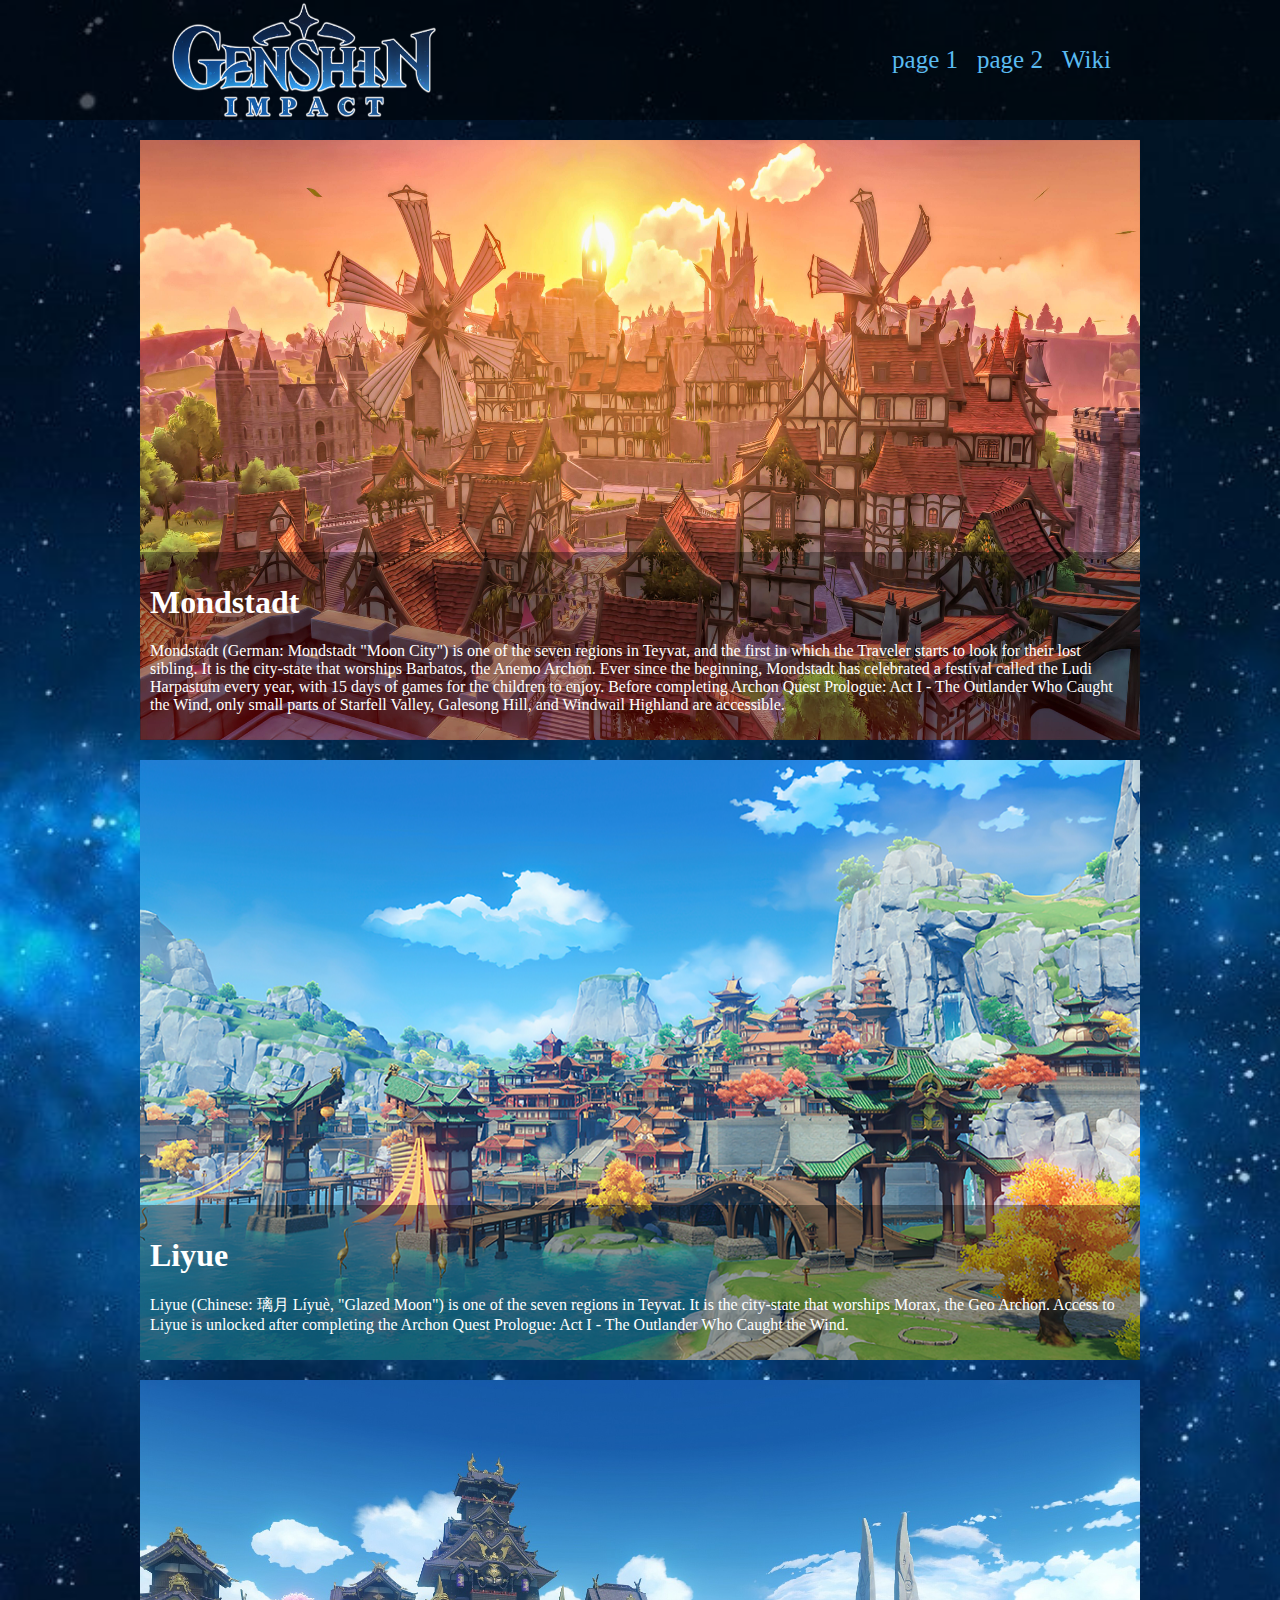
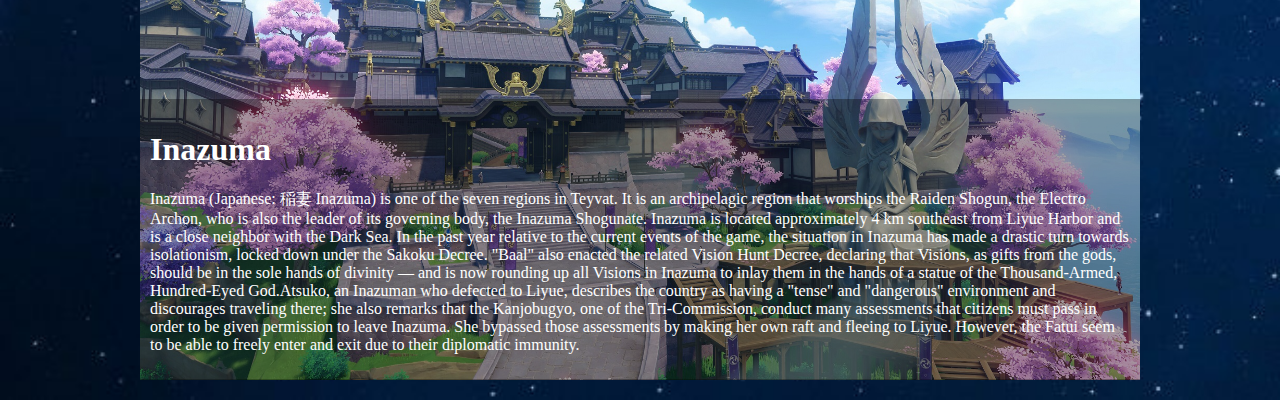
==== index.html @ d8e14ec8 "finish the first page with css" ====
<!DOCTYPE html>
<html lang="en">

<head>
    <meta charset="UTF-8">
    <meta http-equiv="X-UA-Compatible" content="IE=edge">
    <meta name="viewport" content="width=device-width, initial-scale=1.0">
    <title>Home Page</title>
    <link rel="stylesheet" href="./CSS/style.css">
</head>

<body>

    <header>

        <img id="logo" src="./Media/gi-logo2.png" alt="logo">
        <nav>
            <a href="./HTML/page1.html">page 1</a>
            <a href="./HTML/page2.html">page 2</a>
            <a href="https://genshin-impact.fandom.com/wiki/Genshin_Impact_Wiki">Wiki</a>
        </nav>

    </header>

    <main>

        <div class="container">
            <img src="./Media/mondstat.jpg" alt="Mondstadt">
            <div class="content">
                <h1>Mondstadt</h1>
                <p>Mondstadt (German: Mondstadt "Moon City") is one of the seven regions in Teyvat, and the first in
                    which the Traveler starts to look for their lost sibling. It is the city-state that worships
                    Barbatos, the Anemo Archon. Ever since the beginning, Mondstadt has celebrated a festival called the
                    Ludi Harpastum every year, with 15 days of games for the children to enjoy. Before completing Archon
                    Quest Prologue: Act I - The Outlander Who Caught the Wind, only small parts of Starfell Valley,
                    Galesong Hill, and Windwail Highland are accessible.</p>
            </div>
        </div>

        <div class="container">
            <img src="./Media/liyue.jpg" alt="Liyue">
            <div class="content">
                <h1>Liyue</h1>
                <p>Liyue (Chinese: 璃月 Líyuè, "Glazed Moon") is one of the seven regions in Teyvat. It is the city-state
                    that worships Morax, the Geo Archon. Access to Liyue is unlocked after completing the Archon Quest
                    Prologue: Act I - The Outlander Who Caught the Wind.</p>
            </div>
        </div>

        <div class="container">
            <img src="./Media/inazuma.jpg" alt="Inazuma">
            <div class="content">
                <h1>Inazuma</h1>
                <p>Inazuma (Japanese: 稲妻 Inazuma) is one of the seven regions in Teyvat. It is an archipelagic region
                    that worships the Raiden Shogun, the Electro Archon, who is also the leader of its governing body,
                    the Inazuma Shogunate. Inazuma is located approximately 4 km southeast from Liyue Harbor and is a
                    close neighbor with the Dark Sea. In the past year relative to the current events of the game, the
                    situation in Inazuma has made a drastic turn towards isolationism, locked down under the Sakoku
                    Decree. "Baal" also enacted the related Vision Hunt Decree, declaring that Visions, as gifts from
                    the gods, should be in the sole hands of divinity — and is now rounding up all Visions in Inazuma to
                    inlay them in the hands of a statue of the Thousand-Armed, Hundred-Eyed God.Atsuko, an Inazuman who
                    defected to Liyue, describes the country as having a "tense" and "dangerous" environment and
                    discourages traveling there; she also remarks that the Kanjobugyo, one of the Tri-Commission,
                    conduct many assessments that citizens must pass in order to be given permission to leave Inazuma.
                    She bypassed those assessments by making her own raft and fleeing to Liyue. However, the Fatui seem
                    to be able to freely enter and exit due to their diplomatic immunity.
                </p>
            </div>
        </div>

    </main>

    <footer>

    </footer>

</body>

</html>
---- CSS/style.css ----
/* --------------- body --------------- */
body {
    height: 100%;
    width: 100%;
    margin: 0%;
    font-family: serif;
    background-image: url("../Media/starts.jpg");
    background-size: cover;
    background-repeat: no-repeat;
}

/* --------------- header --------------- */
header {
    display: flex;
    align-items: center;
    justify-content: space-around;
    margin-bottom: 20px;
    background-color: rgba(0, 0, 0, 0.5);
}
header #logo {
    height: 120px;
    width: 270px;
    margin-right: 100px;
}
header nav a {
    margin-left: 15px;
    text-decoration: none;
    color: #5abbf1;
    font-size: 25px;
}
header nav a:hover {
    color: #2985d0;
    border-bottom: 2.5px solid #5abbf1;
}

/* --------------- main --------------- */
.container {
    position: relative;
    max-width: 1000px;
    max-height: 600px;
    margin: 20px auto;
}
.container img {
    width: 1000px;
    height: 600px;
}
.container .content {
    position: absolute;
    bottom: 0;
    margin: 0%;
    max-width: 100%;
    padding: 10px;
    background: rgba(0, 0, 0, 0.35);
    color: #ffffff;
}
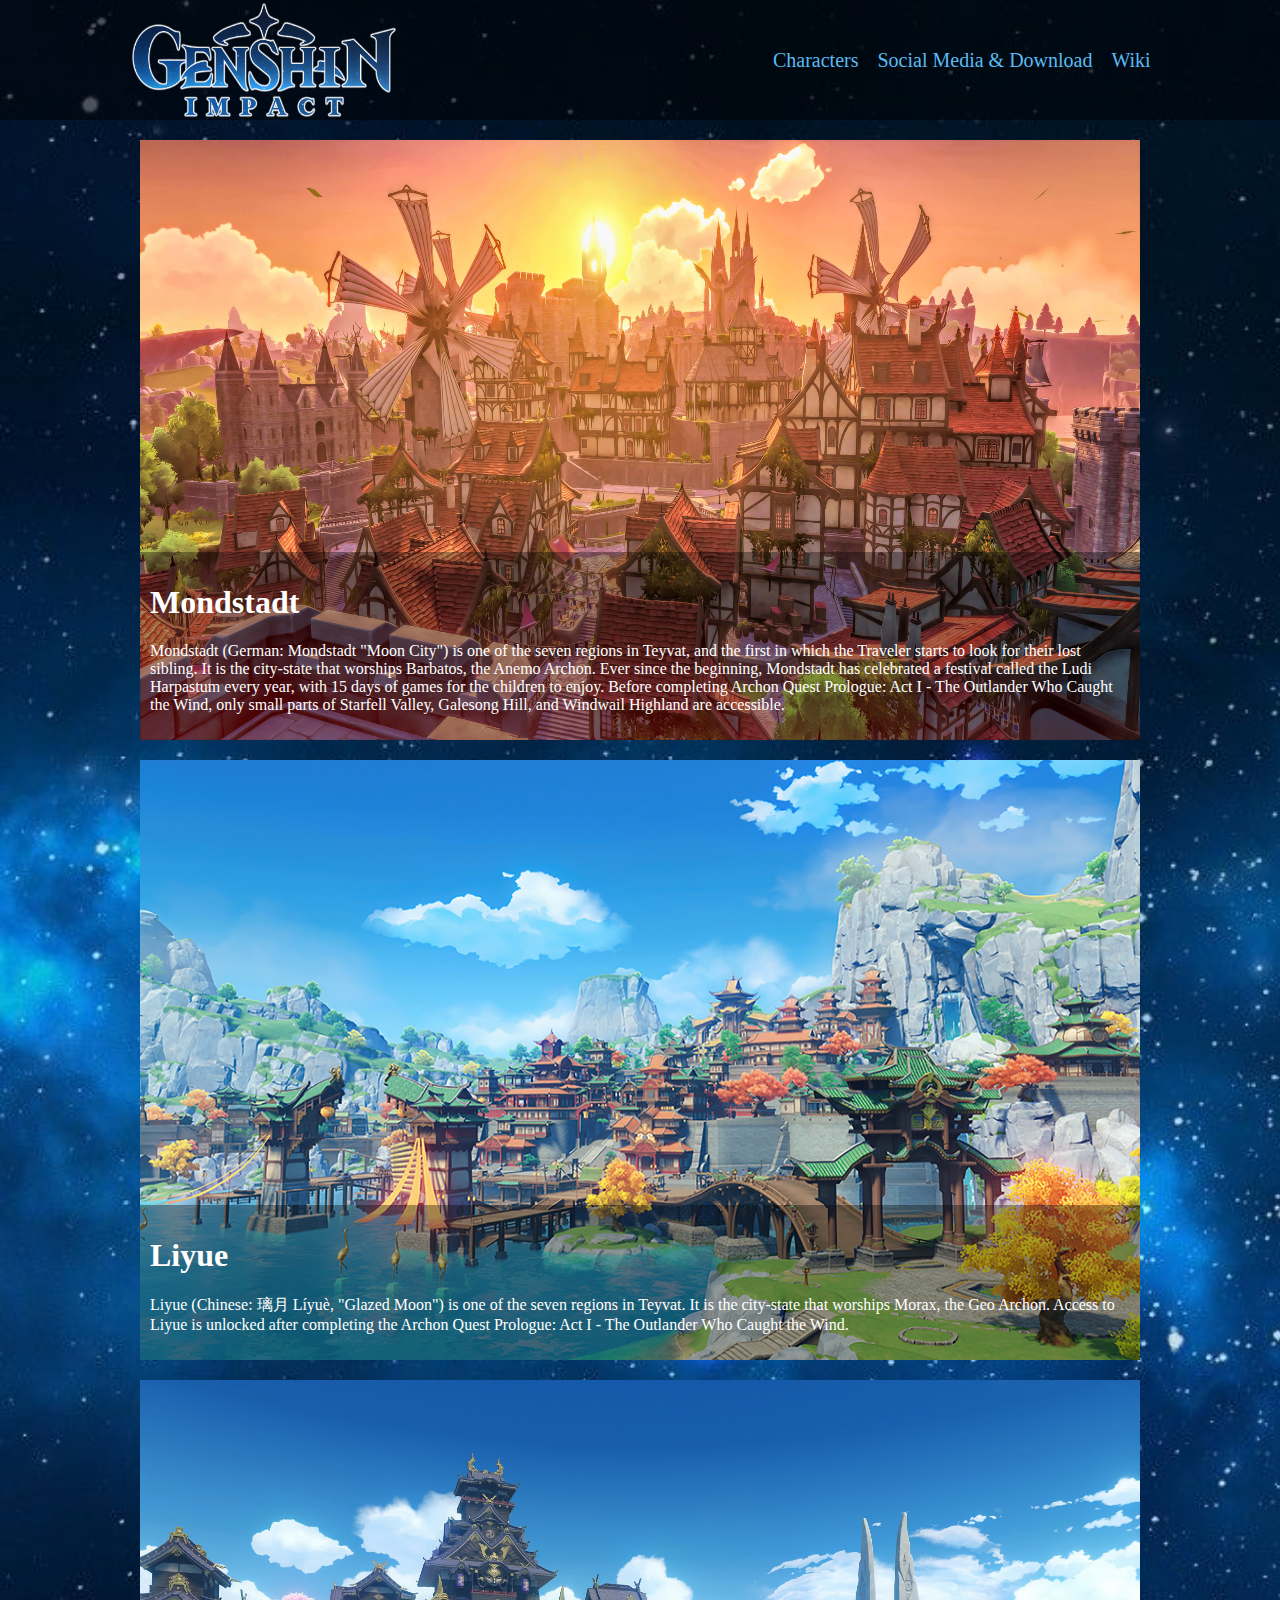
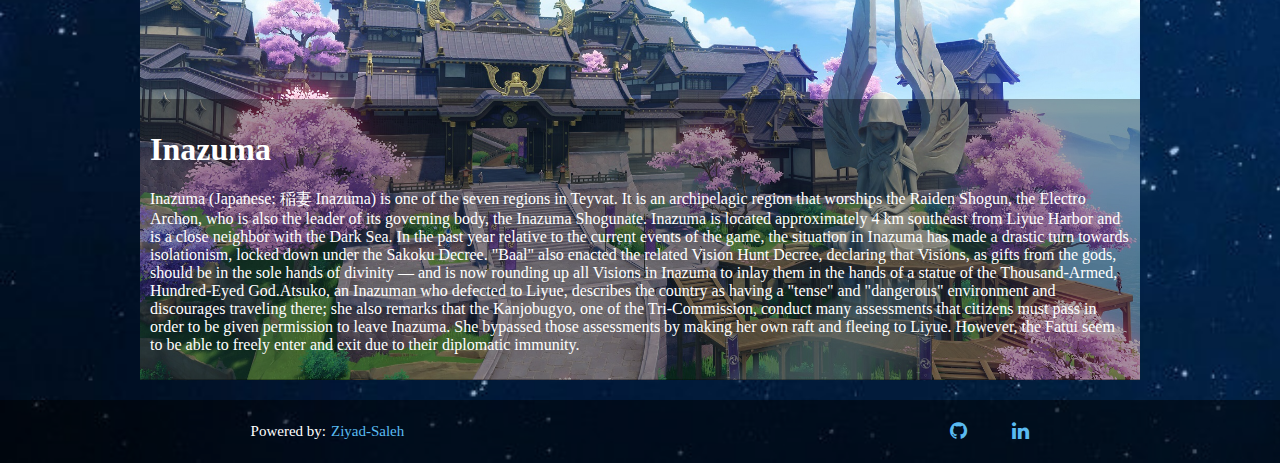
==== commit 02bcaa5e: "finished page1 and page 2 also added footer, done from css and js" ====
--- a/index.html
+++ b/index.html
@@ -5,6 +5,7 @@
     <meta charset="UTF-8">
     <meta http-equiv="X-UA-Compatible" content="IE=edge">
     <meta name="viewport" content="width=device-width, initial-scale=1.0">
+    <link rel="stylesheet" href="https://cdnjs.cloudflare.com/ajax/libs/font-awesome/4.7.0/css/font-awesome.min.css">
     <title>Home Page</title>
     <link rel="stylesheet" href="./CSS/style.css">
 </head>
@@ -15,9 +16,9 @@
 
         <img id="logo" src="./Media/gi-logo2.png" alt="logo">
         <nav>
-            <a href="./HTML/page1.html">page 1</a>
-            <a href="./HTML/page2.html">page 2</a>
-            <a href="https://genshin-impact.fandom.com/wiki/Genshin_Impact_Wiki">Wiki</a>
+            <a href="./HTML/page1.html">Characters</a>
+            <a href="./HTML/page2.html">Social Media & Download</a>
+            <a href="https://wiki.hoyolab.com/pc/genshin/aggregate/character">Wiki</a>
         </nav>
 
     </header>
@@ -72,6 +73,12 @@
 
     <footer>
 
+        <p>Powered by:<a href="https://github.com/Ziyadhs">Ziyad-Saleh</a></p>
+        <li>
+            <ul><a href="https://github.com/Ziyadhs/Genshin-Impact-wiki"><i class="fa fa-github"></i></a></ul>
+            <ul><a href="https://www.linkedin.com/in/ziyad-saleh-SE/"><i class="fa fa-linkedin"></i></a></ul>
+        </li>
+        
     </footer>
 
 </body>
--- a/CSS/style.css
+++ b/CSS/style.css
@@ -1,15 +1,16 @@
-/* --------------- body --------------- */
+/* ------------------------------ body ------------------------------ */
 body {
     height: 100%;
     width: 100%;
     margin: 0%;
     font-family: serif;
+    color: #ffffff;
     background-image: url("../Media/starts.jpg");
     background-size: cover;
     background-repeat: no-repeat;
 }
 
-/* --------------- header --------------- */
+/* ------------------------------ header ------------------------------ */
 header {
     display: flex;
     align-items: center;
@@ -17,33 +18,40 @@
     margin-bottom: 20px;
     background-color: rgba(0, 0, 0, 0.5);
 }
+
 header #logo {
     height: 120px;
     width: 270px;
     margin-right: 100px;
 }
+
 header nav a {
     margin-left: 15px;
     text-decoration: none;
     color: #5abbf1;
-    font-size: 25px;
-}
+    font-size: 20px;
+}
+
 header nav a:hover {
     color: #2985d0;
     border-bottom: 2.5px solid #5abbf1;
 }
 
-/* --------------- main --------------- */
+/* ------------------------------ main ------------------------------ */
+
+/* ------- container ------- */
 .container {
     position: relative;
     max-width: 1000px;
     max-height: 600px;
     margin: 20px auto;
 }
+
 .container img {
     width: 1000px;
     height: 600px;
 }
+
 .container .content {
     position: absolute;
     bottom: 0;
@@ -51,5 +59,216 @@
     max-width: 100%;
     padding: 10px;
     background: rgba(0, 0, 0, 0.35);
-    color: #ffffff;
+}
+
+/* ------- form in characters page ------- */
+#form {
+    position: relative;
+    width: 1000px;
+    margin: 20px auto;
+    border-collapse: collapse;
+}
+
+#option {
+    width: 100px;
+    color: #5abbf1;
+    background-color: transparent;
+    border: 2px solid white;
+}
+
+#form input {
+    width: 100px;
+    color: #5abbf1;
+    background-color: transparent;
+    border: 2px solid white;
+}
+
+#form input:hover {
+    color: #2985d0;
+    border-bottom: 2.5px solid #5abbf1;
+}
+
+#form button a {
+    text-decoration: none;
+    color: #5abbf1;
+}
+
+#form button {
+    width: 100px;
+    background-color: transparent;
+    border: 2px solid white;
+}
+
+#form button:hover {
+    color: #2985d0;
+    border-bottom: 2.5px solid #5abbf1;
+}
+
+/* ------- table in characters page ------- */
+table {
+    position: relative;
+    width: 1000px;
+    margin: 20px auto;
+    border-collapse: collapse;
+}
+
+table,
+th,
+td {
+    border: 1px solid;
+}
+
+table img {
+    width: 50px;
+    height: 50px;
+}
+
+table caption img {
+    width: 20px;
+    height: 20px;
+}
+
+table th {
+    font-size: 20px;
+}
+
+table a {
+    text-decoration: none;
+    color: white;
+}
+
+#Traveler caption {
+    color: goldenrod;
+    font-size: 25px;
+}
+
+#Traveler tfoot tr:hover {
+    background-color: goldenrod;
+}
+
+
+#Pyro caption {
+    color: #fe6640;
+    font-size: 25px;
+}
+
+#Pyro tfoot tr:hover {
+    background-color: #fe6640;
+    /* color: black; */
+}
+
+#Cryo caption {
+    color: #75e9ea;
+    font-size: 25px;
+}
+
+#Cryo tfoot tr:hover {
+    background-color: #75e9ea;
+    /* color: black; */
+}
+
+#Hydro caption {
+    color: #00c0ff;
+    font-size: 25px;
+}
+
+#Hydro tfoot tr:hover {
+    background-color: #00c0ff;
+    /* color: black; */
+}
+
+#Electro caption {
+    color: #cc80ff;
+    font-size: 25px;
+}
+
+#Electro tfoot tr:hover {
+    background-color: #cc80ff;
+    /* color: black; */
+}
+
+#Geo caption {
+    color: #ffb00d;
+    font-size: 25px;
+}
+
+#Geo tfoot tr:hover {
+    background-color: #ffb00d;
+    /* color: black; */
+}
+
+#Anemo caption {
+    color: #33d7a0;
+    font-size: 25px;
+}
+
+#Anemo tfoot tr:hover {
+    background-color: #33d7a0;
+    /* color: black; */
+}
+
+#Dendro caption {
+    color: green;
+    font-size: 25px;
+}
+
+#Dendro tfoot tr:hover {
+    background-color: green;
+    /* color: black; */
+}
+
+/* --------------- in socail media &download page --------------- */
+.Social_Media_and_trailer {
+    display: flex;
+    flex-direction: column;
+    align-items: center;
+}
+
+video {
+    width: 1000px;
+    height: 600px;
+}
+
+.Social_Media_and_trailer li {
+    display: flex;
+    list-style-type: none;
+    font-size: 20px;
+}
+
+.Social_Media_and_trailer li ul,a {
+    list-style: none;
+    text-decoration: none;
+    color: #00c0ff;
+}
+
+.Social_Media_and_trailer li ul a:hover {
+    color: #2985d0;
+    border-bottom: 2.5px solid #5abbf1;
+}
+
+
+/* ------------------------------ footer ------------------------------ */
+footer {
+    display: flex;
+    align-items: center;
+    justify-content: space-around;
+    background-color: rgba(0, 0, 0, 0.5);
+    font-size: 15px;
+}
+
+footer li {
+    display: flex;
+    list-style-type: none;
+    font-size: 20px;
+}
+
+footer a {
+    margin-left: 5px;
+    text-decoration: none;
+    color: #5abbf1;
+}
+
+footer a:hover {
+    color: #2985d0;
+    border-bottom: 2.5px solid #5abbf1;
 }